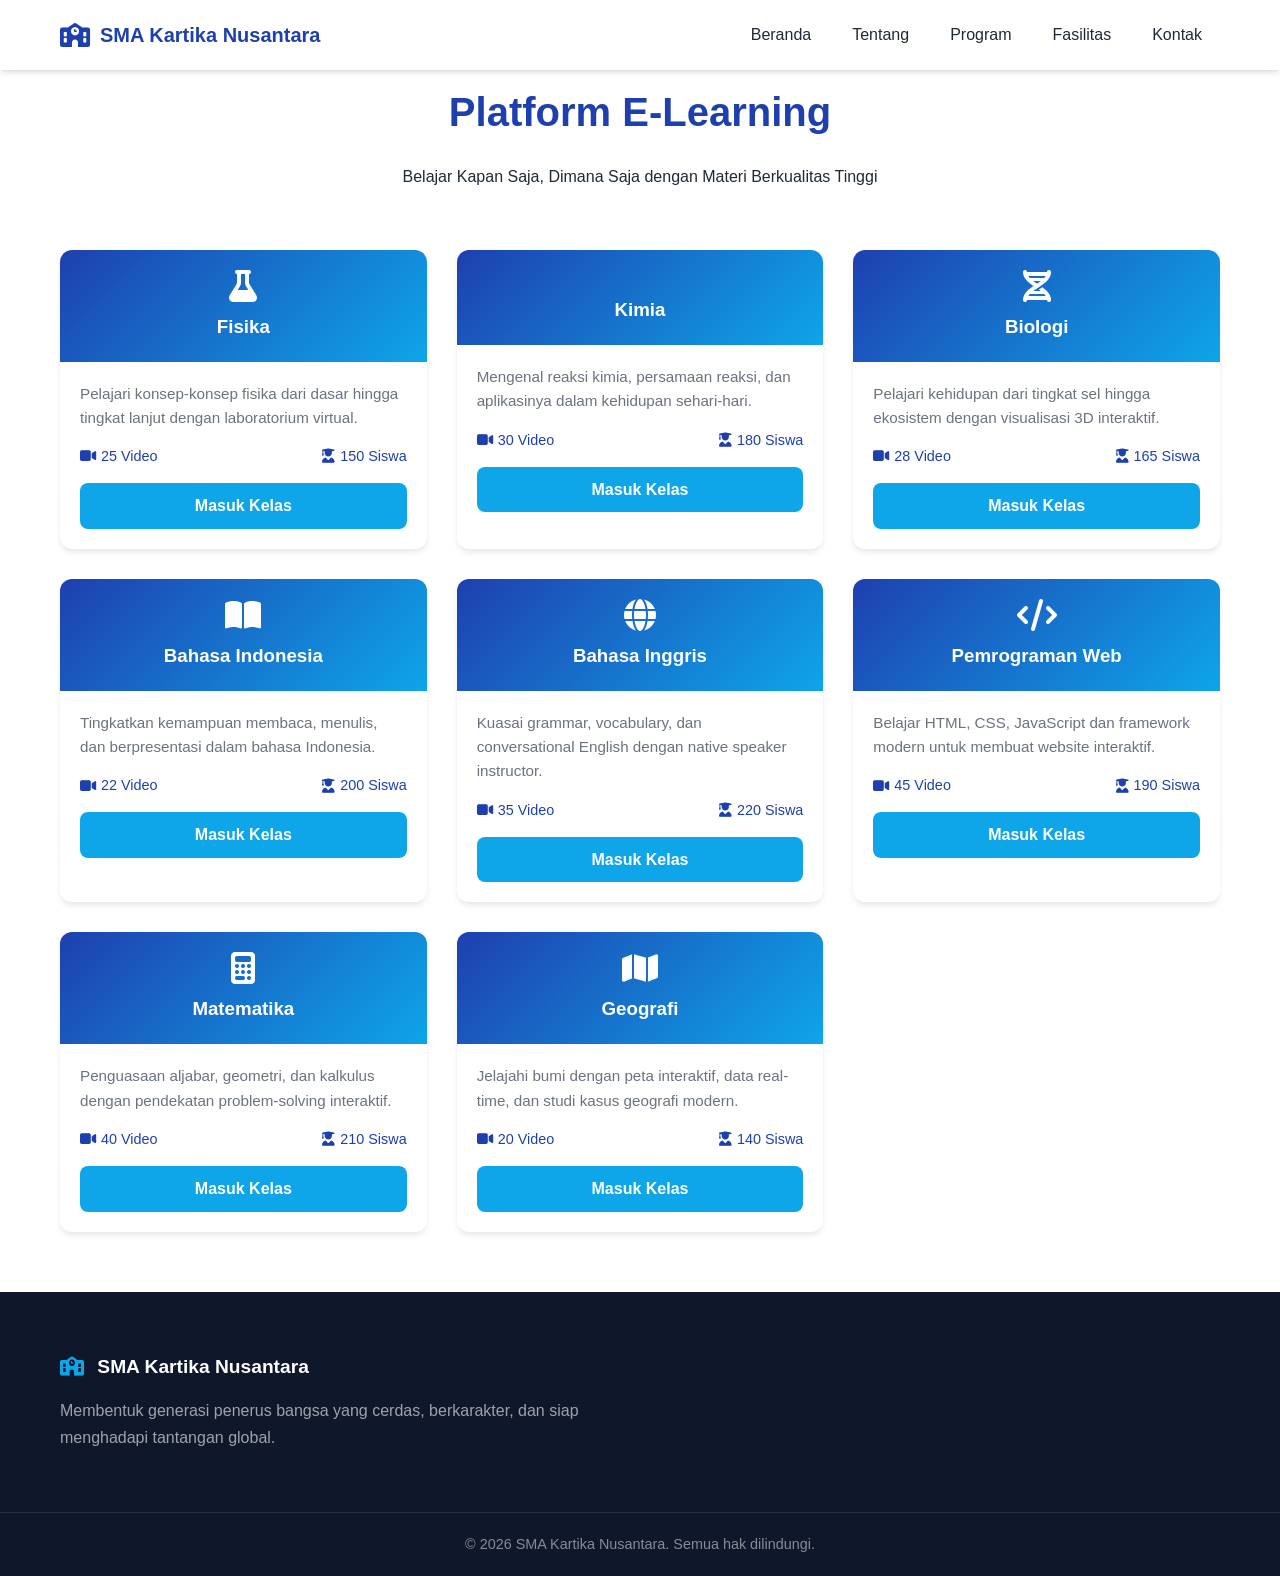
==== elearning.html @ cf22a2c6 "Add E-Learning platform page" ====
<!DOCTYPE html>
<html lang="id">
<head>
    <meta charset="UTF-8">
    <meta name="viewport" content="width=device-width, initial-scale=1.0">
    <meta name="description" content="Platform E-Learning SMA Kartika Nusantara">
    <meta name="keywords" content="e-learning, kelas online, pendidikan">
    <title>E-Learning - SMA Kartika Nusantara</title>
    <link rel="stylesheet" href="css/style.css">
    <link rel="stylesheet" href="https://cdnjs.cloudflare.com/ajax/libs/font-awesome/6.5.0/css/all.min.css">
    <style>
        .elearning-container {
            max-width: 1200px;
            margin: 80px auto 50px;
            padding: 0 20px;
        }
        .elearning-header {
            text-align: center;
            margin-bottom: 60px;
        }
        .elearning-header h1 {
            font-size: 2.5rem;
            color: #1e40af;
            margin-bottom: 20px;
        }
        .courses-grid {
            display: grid;
            grid-template-columns: repeat(auto-fill, minmax(280px, 1fr));
            gap: 30px;
            margin-bottom: 60px;
        }
        .course-card {
            background: white;
            border-radius: 12px;
            overflow: hidden;
            box-shadow: 0 4px 6px -1px rgba(0, 0, 0, 0.1);
            transition: 0.3s ease;
            cursor: pointer;
        }
        .course-card:hover {
            transform: translateY(-8px);
            box-shadow: 0 10px 15px -3px rgba(0, 0, 0, 0.1);
        }
        .course-header {
            padding: 20px;
            background: linear-gradient(135deg, #1e40af 0%, #0ea5e9 100%);
            color: white;
            text-align: center;
        }
        .course-header i {
            font-size: 2rem;
            margin-bottom: 10px;
        }
        .course-header h3 {
            margin: 0;
        }
        .course-body {
            padding: 20px;
        }
        .course-body p {
            color: #6b7280;
            font-size: 0.95rem;
            margin-bottom: 15px;
        }
        .course-meta {
            display: flex;
            justify-content: space-between;
            margin-bottom: 15px;
            font-size: 0.9rem;
        }
        .course-meta span {
            display: flex;
            align-items: center;
            gap: 5px;
            color: #1e40af;
        }
        .course-btn {
            display: block;
            text-align: center;
            background: #0ea5e9;
            color: white;
            padding: 10px;
            border-radius: 8px;
            text-decoration: none;
            font-weight: 600;
            transition: 0.3s ease;
        }
        .course-btn:hover {
            background: #0284c7;
        }
        @media (max-width: 768px) {
            .elearning-header h1 {
                font-size: 1.8rem;
            }
            .courses-grid {
                grid-template-columns: repeat(auto-fill, minmax(200px, 1fr));
            }
        }
    </style>
</head>
<body>
    <!-- Navbar -->
    <nav class="navbar" aria-label="Navigasi utama">
        <div class="container nav-container">
            <a href="/" class="nav-logo" title="Beranda SMA Kartika Nusantara">
                <i class="fas fa-school" aria-hidden="true"></i>
                <span>SMA Kartika Nusantara</span>
            </a>
            <button class="nav-toggle" id="navToggle" aria-label="Buka menu navigasi" aria-expanded="false" aria-controls="navMenu">
                <i class="fas fa-bars" aria-hidden="true"></i>
            </button>
            <ul class="nav-menu" id="navMenu">
                <li><a href="index.html#home" class="nav-link">Beranda</a></li>
                <li><a href="index.html#about" class="nav-link">Tentang</a></li>
                <li><a href="index.html#programs" class="nav-link">Program</a></li>
                <li><a href="index.html#facilities" class="nav-link">Fasilitas</a></li>
                <li><a href="index.html#contact" class="nav-link">Kontak</a></li>
            </ul>
        </div>
    </nav>

    <!-- Main Content -->
    <div class="elearning-container">
        <div class="elearning-header">
            <h1>Platform E-Learning</h1>
            <p>Belajar Kapan Saja, Dimana Saja dengan Materi Berkualitas Tinggi</p>
        </div>

        <div class="courses-grid">
            <div class="course-card">
                <div class="course-header">
                    <i class="fas fa-flask"></i>
                    <h3>Fisika</h3>
                </div>
                <div class="course-body">
                    <p>Pelajari konsep-konsep fisika dari dasar hingga tingkat lanjut dengan laboratorium virtual.</p>
                    <div class="course-meta">
                        <span><i class="fas fa-video"></i> 25 Video</span>
                        <span><i class="fas fa-user-graduate"></i> 150 Siswa</span>
                    </div>
                    <a href="#" class="course-btn">Masuk Kelas</a>
                </div>
            </div>

            <div class="course-card">
                <div class="course-header">
                    <i class="fas fa-beaker"></i>
                    <h3>Kimia</h3>
                </div>
                <div class="course-body">
                    <p>Mengenal reaksi kimia, persamaan reaksi, dan aplikasinya dalam kehidupan sehari-hari.</p>
                    <div class="course-meta">
                        <span><i class="fas fa-video"></i> 30 Video</span>
                        <span><i class="fas fa-user-graduate"></i> 180 Siswa</span>
                    </div>
                    <a href="#" class="course-btn">Masuk Kelas</a>
                </div>
            </div>

            <div class="course-card">
                <div class="course-header">
                    <i class="fas fa-dna"></i>
                    <h3>Biologi</h3>
                </div>
                <div class="course-body">
                    <p>Pelajari kehidupan dari tingkat sel hingga ekosistem dengan visualisasi 3D interaktif.</p>
                    <div class="course-meta">
                        <span><i class="fas fa-video"></i> 28 Video</span>
                        <span><i class="fas fa-user-graduate"></i> 165 Siswa</span>
                    </div>
                    <a href="#" class="course-btn">Masuk Kelas</a>
                </div>
            </div>

            <div class="course-card">
                <div class="course-header">
                    <i class="fas fa-book-open"></i>
                    <h3>Bahasa Indonesia</h3>
                </div>
                <div class="course-body">
                    <p>Tingkatkan kemampuan membaca, menulis, dan berpresentasi dalam bahasa Indonesia.</p>
                    <div class="course-meta">
                        <span><i class="fas fa-video"></i> 22 Video</span>
                        <span><i class="fas fa-user-graduate"></i> 200 Siswa</span>
                    </div>
                    <a href="#" class="course-btn">Masuk Kelas</a>
                </div>
            </div>

            <div class="course-card">
                <div class="course-header">
                    <i class="fas fa-globe"></i>
                    <h3>Bahasa Inggris</h3>
                </div>
                <div class="course-body">
                    <p>Kuasai grammar, vocabulary, dan conversational English dengan native speaker instructor.</p>
                    <div class="course-meta">
                        <span><i class="fas fa-video"></i> 35 Video</span>
                        <span><i class="fas fa-user-graduate"></i> 220 Siswa</span>
                    </div>
                    <a href="#" class="course-btn">Masuk Kelas</a>
                </div>
            </div>

            <div class="course-card">
                <div class="course-header">
                    <i class="fas fa-code"></i>
                    <h3>Pemrograman Web</h3>
                </div>
                <div class="course-body">
                    <p>Belajar HTML, CSS, JavaScript dan framework modern untuk membuat website interaktif.</p>
                    <div class="course-meta">
                        <span><i class="fas fa-video"></i> 45 Video</span>
                        <span><i class="fas fa-user-graduate"></i> 190 Siswa</span>
                    </div>
                    <a href="#" class="course-btn">Masuk Kelas</a>
                </div>
            </div>

            <div class="course-card">
                <div class="course-header">
                    <i class="fas fa-calculator"></i>
                    <h3>Matematika</h3>
                </div>
                <div class="course-body">
                    <p>Penguasaan aljabar, geometri, dan kalkulus dengan pendekatan problem-solving interaktif.</p>
                    <div class="course-meta">
                        <span><i class="fas fa-video"></i> 40 Video</span>
                        <span><i class="fas fa-user-graduate"></i> 210 Siswa</span>
                    </div>
                    <a href="#" class="course-btn">Masuk Kelas</a>
                </div>
            </div>

            <div class="course-card">
                <div class="course-header">
                    <i class="fas fa-map"></i>
                    <h3>Geografi</h3>
                </div>
                <div class="course-body">
                    <p>Jelajahi bumi dengan peta interaktif, data real-time, dan studi kasus geografi modern.</p>
                    <div class="course-meta">
                        <span><i class="fas fa-video"></i> 20 Video</span>
                        <span><i class="fas fa-user-graduate"></i> 140 Siswa</span>
                    </div>
                    <a href="#" class="course-btn">Masuk Kelas</a>
                </div>
            </div>
        </div>
    </div>

    <!-- Footer -->
    <footer class="footer" aria-label="Footer situs">
        <div class="container footer-grid">
            <div class="footer-brand">
                <h3><i class="fas fa-school" aria-hidden="true"></i> SMA Kartika Nusantara</h3>
                <p>Membentuk generasi penerus bangsa yang cerdas, berkarakter, dan siap menghadapi tantangan global.</p>
            </div>
        </div>
        <div class="footer-bottom">
            <p>&copy; 2026 SMA Kartika Nusantara. Semua hak dilindungi.</p>
        </div>
    </footer>

    <script src="js/script.js" defer></script>
</body>
</html>
---- css/style.css ----
* {
    margin: 0;
    padding: 0;
    box-sizing: border-box;
}

:root {
    --primary: #1e40af;
    --primary-dark: #1e3a8a;
    --secondary: #0ea5e9;
    --accent: #f59e0b;
    --text: #1f2937;
    --text-light: #6b7280;
    --bg: #ffffff;
    --bg-light: #f8fafc;
    --border: #e5e7eb;
    --shadow: 0 4px 6px -1px rgba(0, 0, 0, 0.1), 0 2px 4px -2px rgba(0, 0, 0, 0.1);
    --shadow-lg: 0 10px 15px -3px rgba(0, 0, 0, 0.1), 0 4px 6px -4px rgba(0, 0, 0, 0.1);
    --radius: 12px;
    --transition: 0.3s ease;
}

html {
    scroll-behavior: smooth;
}

body {
    font-family: -apple-system, BlinkMacSystemFont, "Segoe UI", Roboto, "Helvetica Neue", Arial, sans-serif;
    color: var(--text);
    line-height: 1.6;
}

.container {
    max-width: 1200px;
    margin: 0 auto;
    padding: 0 20px;
}

/* Navbar */
.navbar {
    position: fixed;
    top: 0;
    width: 100%;
    background: rgba(255, 255, 255, 0.95);
    backdrop-filter: blur(10px);
    z-index: 1000;
    box-shadow: var(--shadow);
    transition: var(--transition);
}

.navbar.scrolled {
    box-shadow: var(--shadow-lg);
}

.nav-container {
    display: flex;
    justify-content: space-between;
    align-items: center;
    height: 70px;
}

.nav-logo {
    display: flex;
    align-items: center;
    gap: 10px;
    font-size: 1.25rem;
    font-weight: 700;
    color: var(--primary);
    text-decoration: none;
}

.nav-logo i {
    font-size: 1.5rem;
}

.nav-menu {
    display: flex;
    list-style: none;
    gap: 5px;
}

.nav-link {
    text-decoration: none;
    color: var(--text);
    padding: 8px 18px;
    border-radius: 8px;
    font-weight: 500;
    transition: var(--transition);
}

.nav-link:hover,
.nav-link.active {
    background: var(--primary);
    color: white;
}

.nav-toggle {
    display: none;
    background: none;
    border: none;
    font-size: 1.5rem;
    color: var(--text);
    cursor: pointer;
    padding: 5px;
}

/* Hero */
.hero {
    position: relative;
    min-height: 100vh;
    display: flex;
    align-items: center;
    background: linear-gradient(135deg, var(--primary) 0%, var(--primary-dark) 50%, #0f172a 100%);
    overflow: hidden;
}

.hero::before {
    content: '';
    position: absolute;
    top: -50%;
    left: -50%;
    width: 200%;
    height: 200%;
    background: radial-gradient(circle at 30% 50%, rgba(14, 165, 233, 0.15) 0%, transparent 50%),
                radial-gradient(circle at 70% 50%, rgba(245, 158, 11, 0.1) 0%, transparent 50%);
    animation: heroFloat 20s ease-in-out infinite;
}

@keyframes heroFloat {
    0%, 100% { transform: translate(0, 0) rotate(0deg); }
    33% { transform: translate(30px, -30px) rotate(1deg); }
    66% { transform: translate(-20px, 20px) rotate(-1deg); }
}

.hero-overlay {
    position: absolute;
    inset: 0;
    background: url("data:image/svg+xml,%3Csvg viewBox='0 0 400 400' xmlns='http://www.w3.org/2000/svg'%3E%3Cfilter id='noiseFilter'%3E%3CfeTurbulence type='fractalNoise' baseFrequency='0.9' numOctaves='4' stitchTiles='stitch'/%3E%3C/filter%3E%3Crect width='100%25' height='100%25' filter='url(%23noiseFilter)' opacity='0.03'/%3E%3C/svg%3E");
    opacity: 0.5;
}

.hero-content {
    position: relative;
    text-align: center;
    z-index: 1;
}

.hero-content h1 {
    font-size: 3.5rem;
    color: white;
    margin-bottom: 20px;
    line-height: 1.2;
}

.hero-content .highlight {
    background: linear-gradient(135deg, var(--secondary), var(--accent));
    -webkit-background-clip: text;
    -webkit-text-fill-color: transparent;
    background-clip: text;
}

.hero-content p {
    font-size: 1.2rem;
    color: rgba(255, 255, 255, 0.8);
    margin-bottom: 35px;
    max-width: 600px;
    margin-left: auto;
    margin-right: auto;
}

.hero-buttons {
    display: flex;
    gap: 15px;
    justify-content: center;
    flex-wrap: wrap;
}

.btn {
    display: inline-block;
    padding: 14px 32px;
    border-radius: 50px;
    text-decoration: none;
    font-weight: 600;
    font-size: 1rem;
    transition: var(--transition);
    cursor: pointer;
    border: none;
}

.btn-primary {
    background: var(--secondary);
    color: white;
}

.btn-primary:hover {
    background: #0284c7;
    transform: translateY(-2px);
    box-shadow: 0 10px 25px rgba(14, 165, 233, 0.4);
}

.btn-secondary {
    background: transparent;
    color: white;
    border: 2px solid rgba(255, 255, 255, 0.3);
}

.btn-secondary:hover {
    background: rgba(255, 255, 255, 0.1);
    border-color: white;
    transform: translateY(-2px);
}

/* Section */
.section {
    padding: 100px 0;
}

.bg-light {
    background: var(--bg-light);
}

.section-header {
    text-align: center;
    margin-bottom: 60px;
}

.section-header h2 {
    font-size: 2.25rem;
    color: var(--text);
    margin-bottom: 15px;
}

.divider {
    width: 60px;
    height: 4px;
    background: linear-gradient(135deg, var(--primary), var(--secondary));
    border-radius: 2px;
    margin: 0 auto 15px;
}

.section-header p {
    color: var(--text-light);
    font-size: 1.1rem;
}

/* About */
.about-grid {
    display: grid;
    grid-template-columns: 1fr 1fr;
    gap: 50px;
    align-items: start;
}

.about-text h3 {
    color: var(--primary);
    margin-bottom: 10px;
    font-size: 1.3rem;
}

.about-text h3:not(:first-child) {
    margin-top: 25px;
}

.about-text p {
    color: var(--text-light);
    margin-bottom: 15px;
}

.mission-list {
    list-style: none;
    margin-top: 10px;
}

.mission-list li {
    padding: 10px 0 10px 30px;
    position: relative;
    color: var(--text-light);
}

.mission-list li::before {
    content: '✓';
    position: absolute;
    left: 0;
    color: var(--secondary);
    font-weight: bold;
}

.about-stats {
    display: grid;
    grid-template-columns: 1fr 1fr;
    gap: 20px;
}

.stat-card {
    background: white;
    padding: 30px 20px;
    text-align: center;
    border-radius: var(--radius);
    box-shadow: var(--shadow);
    transition: var(--transition);
}

.stat-card:hover {
    transform: translateY(-5px);
    box-shadow: var(--shadow-lg);
}

.stat-card i {
    font-size: 2rem;
    color: var(--primary);
    margin-bottom: 10px;
}

.stat-number {
    display: block;
    font-size: 2.25rem;
    font-weight: 800;
    color: var(--text);
}

.stat-label {
    color: var(--text-light);
    font-size: 0.9rem;
}

/* Programs */
.programs-grid {
    display: grid;
    grid-template-columns: repeat(auto-fit, minmax(250px, 1fr));
    gap: 30px;
}

.program-card {
    background: white;
    padding: 35px 25px;
    border-radius: var(--radius);
    text-align: center;
    box-shadow: var(--shadow);
    transition: var(--transition);
    border-bottom: 4px solid transparent;
}

.program-card:hover {
    transform: translateY(-8px);
    box-shadow: var(--shadow-lg);
    border-bottom-color: var(--primary);
}

.program-icon {
    width: 70px;
    height: 70px;
    background: linear-gradient(135deg, var(--primary), var(--secondary));
    border-radius: 50%;
    display: flex;
    align-items: center;
    justify-content: center;
    margin: 0 auto 20px;
}

.program-icon i {
    font-size: 1.75rem;
    color: white;
}

.program-card h3 {
    margin-bottom: 10px;
    color: var(--text);
}

.program-card p {
    color: var(--text-light);
    font-size: 0.95rem;
}

/* Facilities */
.facilities-grid {
    display: grid;
    grid-template-columns: repeat(auto-fit, minmax(280px, 1fr));
    gap: 30px;
}

.facility-card {
    border-radius: var(--radius);
    overflow: hidden;
    box-shadow: var(--shadow);
    transition: var(--transition);
    background: white;
}

.facility-card:hover {
    transform: translateY(-5px);
    box-shadow: var(--shadow-lg);
}

.facility-card img {
    width: 100%;
    height: 220px;
    object-fit: cover;
    display: block;
}

.facility-info {
    padding: 20px;
}

.facility-info h3 {
    margin-bottom: 8px;
    color: var(--text);
}

.facility-info p {
    color: var(--text-light);
    font-size: 0.95rem;
}

/* Testimonials */
.testimonials-grid {
    display: grid;
    grid-template-columns: repeat(auto-fit, minmax(300px, 1fr));
    gap: 30px;
}

.testimonial-card {
    background: white;
    padding: 30px;
    border-radius: var(--radius);
    box-shadow: var(--shadow);
    position: relative;
}

.testimonial-card::before {
    content: '\201C';
    position: absolute;
    top: 15px;
    left: 20px;
    font-size: 4rem;
    color: var(--primary);
    opacity: 0.15;
    font-family: Georgia, serif;
    line-height: 1;
}

.testimonial-text {
    font-style: italic;
    color: var(--text-light);
    margin-bottom: 20px;
    line-height: 1.7;
}

.testimonial-author {
    display: flex;
    align-items: center;
    gap: 12px;
}

.testimonial-avatar {
    width: 45px;
    height: 45px;
    border-radius: 50%;
    background: linear-gradient(135deg, var(--primary), var(--secondary));
    display: flex;
    align-items: center;
    justify-content: center;
    color: white;
    font-weight: 600;
    font-size: 1rem;
}

.testimonial-name {
    font-weight: 600;
    color: var(--text);
}

.testimonial-role {
    font-size: 0.85rem;
    color: var(--text-light);
}

/* Contact */
.contact-grid {
    display: grid;
    grid-template-columns: 1fr 1fr;
    gap: 50px;
}

.contact-item {
    display: flex;
    gap: 15px;
    margin-bottom: 30px;
}

.contact-item i {
    font-size: 1.3rem;
    color: var(--primary);
    margin-top: 5px;
    width: 40px;
    height: 40px;
    background: var(--bg-light);
    border-radius: 10px;
    display: flex;
    align-items: center;
    justify-content: center;
    flex-shrink: 0;
}

.contact-item h4 {
    margin-bottom: 5px;
    color: var(--text);
}

.contact-item p {
    color: var(--text-light);
}

.contact-form .form-group {
    margin-bottom: 20px;
}

.contact-form input,
.contact-form textarea {
    width: 100%;
    padding: 14px 18px;
    border: 2px solid var(--border);
    border-radius: 10px;
    font-size: 1rem;
    font-family: inherit;
    transition: var(--transition);
    background: var(--bg);
}

.contact-form input:focus,
.contact-form textarea:focus {
    outline: none;
    border-color: var(--primary);
    box-shadow: 0 0 0 3px rgba(30, 64, 175, 0.1);
}

.btn-submit {
    width: 100%;
    font-size: 1.05rem;
}

/* Footer */
.footer {
    background: #0f172a;
    color: white;
    padding: 60px 0 0;
}

.footer-grid {
    display: grid;
    grid-template-columns: 2fr 1fr 1fr;
    gap: 50px;
    padding-bottom: 40px;
}

.footer-brand h3 {
    margin-bottom: 15px;
    font-size: 1.2rem;
}

.footer-brand h3 i {
    margin-right: 8px;
    color: var(--secondary);
}

.footer-brand p {
    color: rgba(255, 255, 255, 0.6);
    line-height: 1.7;
    margin-bottom: 20px;
}

.footer-social {
    display: flex;
    gap: 12px;
}

.footer-social a {
    width: 40px;
    height: 40px;
    background: rgba(255, 255, 255, 0.1);
    border-radius: 50%;
    display: flex;
    align-items: center;
    justify-content: center;
    color: white;
    text-decoration: none;
    transition: var(--transition);
}

.footer-social a:hover {
    background: var(--secondary);
    transform: translateY(-3px);
}

.footer-links h4 {
    margin-bottom: 20px;
    font-size: 1.1rem;
}

.footer-links ul {
    list-style: none;
}

.footer-links li {
    margin-bottom: 12px;
}

.footer-links a {
    color: rgba(255, 255, 255, 0.6);
    text-decoration: none;
    transition: var(--transition);
}

.footer-links a:hover {
    color: var(--secondary);
    padding-left: 5px;
}

.footer-bottom {
    border-top: 1px solid rgba(255, 255, 255, 0.1);
    padding: 20px 0;
    text-align: center;
    color: rgba(255, 255, 255, 0.5);
    font-size: 0.9rem;
}

/* Animations */
.fade-in {
    opacity: 0;
    transform: translateY(30px);
    transition: opacity 0.6s ease, transform 0.6s ease;
}

.fade-in.visible {
    opacity: 1;
    transform: translateY(0);
}

/* Responsive */
@media (max-width: 968px) {
    .about-grid,
    .contact-grid {
        grid-template-columns: 1fr;
    }

    .footer-grid {
        grid-template-columns: 1fr 1fr;
    }

    .hero-content h1 {
        font-size: 2.5rem;
    }
}

@media (max-width: 768px) {
    .nav-toggle {
        display: block;
    }

    .nav-menu {
        position: fixed;
        left: -100%;
        top: 70px;
        flex-direction: column;
        background: white;
        width: 100%;
        padding: 20px;
        box-shadow: var(--shadow-lg);
        transition: var(--transition);
        gap: 5px;
    }

    .nav-menu.active {
        left: 0;
    }

    .hero-content h1 {
        font-size: 2rem;
    }

    .hero-content p {
        font-size: 1rem;
    }

    .about-stats {
        grid-template-columns: 1fr 1fr;
    }

    .footer-grid {
        grid-template-columns: 1fr;
        gap: 30px;
    }

    .section {
        padding: 70px 0;
    }

    .section-header h2 {
        font-size: 1.75rem;
    }
}

@media (max-width: 480px) {
    .hero-content h1 {
        font-size: 1.65rem;
    }

    .hero-buttons {
        flex-direction: column;
        align-items: center;
    }

    .btn {
        width: 100%;
        max-width: 280px;
        text-align: center;
    }

    .about-stats {
        grid-template-columns: 1fr 1fr;
        gap: 12px;
    }

    .stat-card {
        padding: 20px 10px;
    }

    .stat-number {
        font-size: 1.75rem;
    }

    .programs-grid,
    .facilities-grid {
        grid-template-columns: 1fr;
    }
}
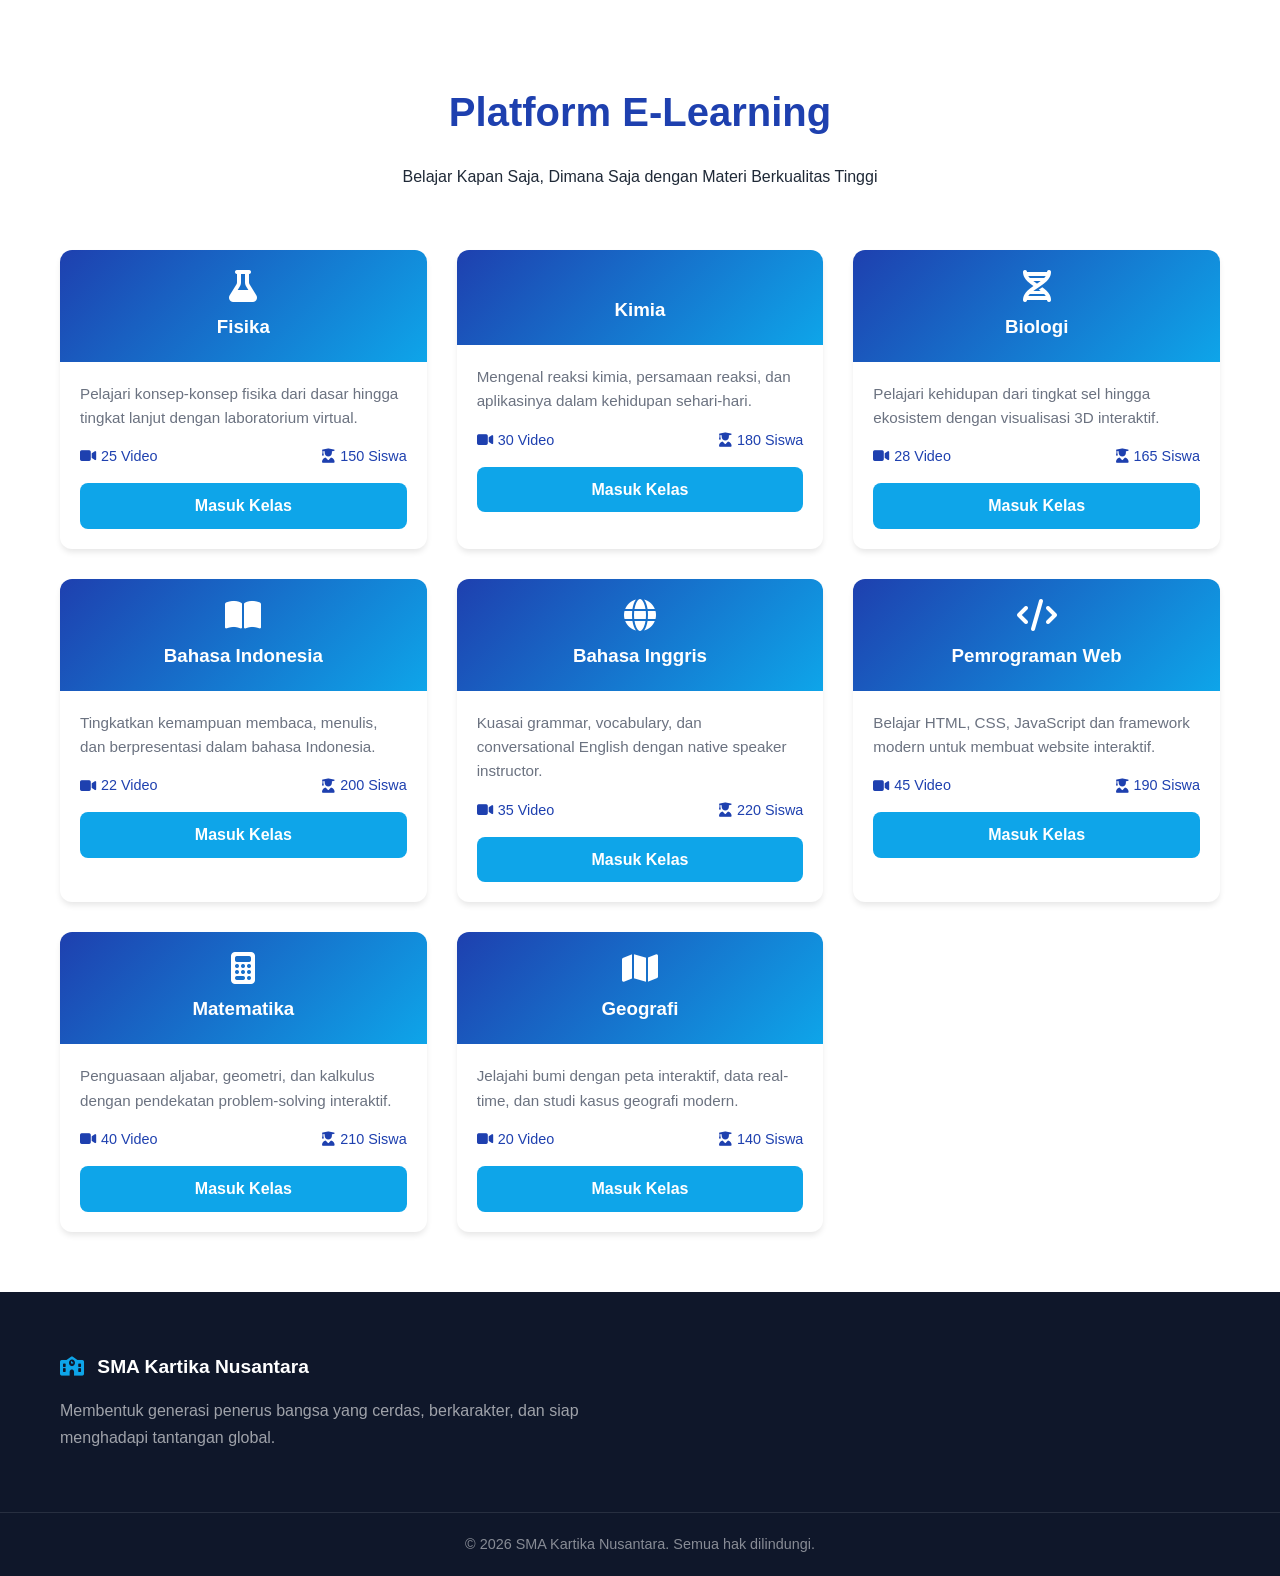
==== commit 6e69d91f: "Update elearning.html" ====
--- a/elearning.html
+++ b/elearning.html
@@ -99,25 +99,7 @@
     </style>
 </head>
 <body>
-    <!-- Navbar -->
-    <nav class="navbar" aria-label="Navigasi utama">
-        <div class="container nav-container">
-            <a href="/" class="nav-logo" title="Beranda SMA Kartika Nusantara">
-                <i class="fas fa-school" aria-hidden="true"></i>
-                <span>SMA Kartika Nusantara</span>
-            </a>
-            <button class="nav-toggle" id="navToggle" aria-label="Buka menu navigasi" aria-expanded="false" aria-controls="navMenu">
-                <i class="fas fa-bars" aria-hidden="true"></i>
-            </button>
-            <ul class="nav-menu" id="navMenu">
-                <li><a href="index.html#home" class="nav-link">Beranda</a></li>
-                <li><a href="index.html#about" class="nav-link">Tentang</a></li>
-                <li><a href="index.html#programs" class="nav-link">Program</a></li>
-                <li><a href="index.html#facilities" class="nav-link">Fasilitas</a></li>
-                <li><a href="index.html#contact" class="nav-link">Kontak</a></li>
-            </ul>
-        </div>
-    </nav>
+    <div id="navbar-placeholder"></div>
 
     <!-- Main Content -->
     <div class="elearning-container">
--- a/css/style.css
+++ b/css/style.css
@@ -135,7 +135,7 @@
 .hero-overlay {
     position: absolute;
     inset: 0;
-    background: url("data:image/svg+xml,%3Csvg viewBox='0 0 400 400' xmlns='http://www.w3.org/2000/svg'%3E%3Cfilter id='noiseFilter'%3E%3CfeTurbulence type='fractalNoise' baseFrequency='0.9' numOctaves='4' stitchTiles='stitch'/%3E%3C/filter%3E%3Crect width='100%25' height='100%25' filter='url(%23noiseFilter)' opacity='0.03'/%3E%3C/svg%3E");
+    background: linear-gradient(135deg, rgba(0,0,0,0.3) 0%, transparent 50%, rgba(0,0,0,0.1) 100%);
     opacity: 0.5;
 }
 
@@ -411,6 +411,57 @@
 .facility-info p {
     color: var(--text-light);
     font-size: 0.95rem;
+}
+
+/* Quick Links */
+.quick-links-grid {
+    display: grid;
+    grid-template-columns: repeat(auto-fit, minmax(200px, 1fr));
+    gap: 25px;
+}
+
+.quick-link-card {
+    background: white;
+    padding: 30px 25px;
+    border-radius: var(--radius);
+    text-align: center;
+    box-shadow: var(--shadow);
+    transition: var(--transition);
+    text-decoration: none;
+    color: inherit;
+    display: flex;
+    flex-direction: column;
+    align-items: center;
+    gap: 15px;
+}
+
+.quick-link-card:hover {
+    transform: translateY(-8px);
+    box-shadow: var(--shadow-lg);
+    color: var(--primary);
+}
+
+.quick-link-card i {
+    font-size: 2.5rem;
+    color: var(--primary);
+    transition: var(--transition);
+}
+
+.quick-link-card:hover i {
+    color: var(--secondary);
+    transform: scale(1.1);
+}
+
+.quick-link-card h3 {
+    margin: 0;
+    color: var(--text);
+    font-size: 1.1rem;
+}
+
+.quick-link-card p {
+    color: var(--text-light);
+    font-size: 0.9rem;
+    margin: 0;
 }
 
 /* Testimonials */
@@ -699,6 +750,19 @@
     .section-header h2 {
         font-size: 1.75rem;
     }
+
+    .quick-links-grid {
+        grid-template-columns: repeat(auto-fit, minmax(150px, 1fr));
+        gap: 15px;
+    }
+
+    .quick-link-card {
+        padding: 20px 15px;
+    }
+
+    .quick-link-card i {
+        font-size: 2rem;
+    }
 }
 
 @media (max-width: 480px) {
@@ -731,7 +795,16 @@
     }
 
     .programs-grid,
-    .facilities-grid {
+    .facilities-grid,
+    .quick-links-grid {
         grid-template-columns: 1fr;
     }
-}
+
+    .quick-link-card {
+        padding: 20px 15px;
+    }
+
+    .quick-link-card i {
+        font-size: 1.75rem;
+    }
+}
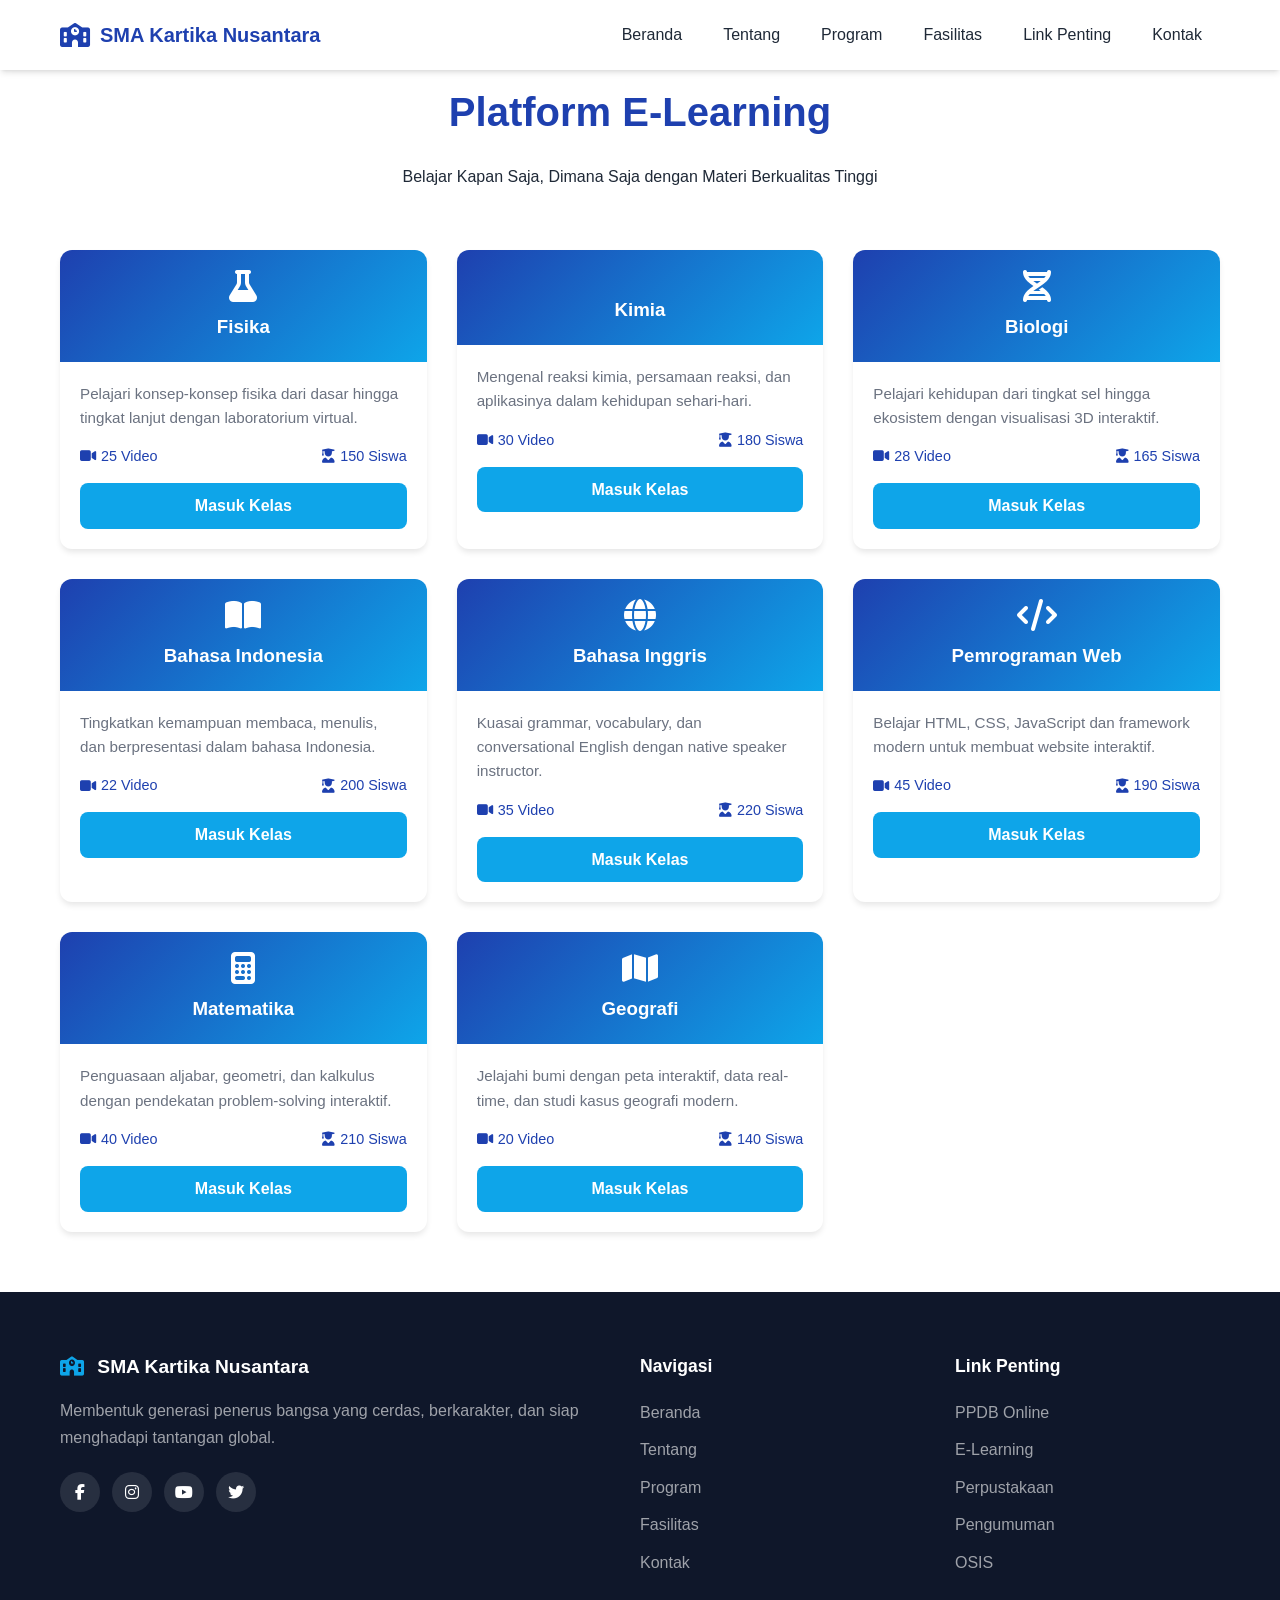
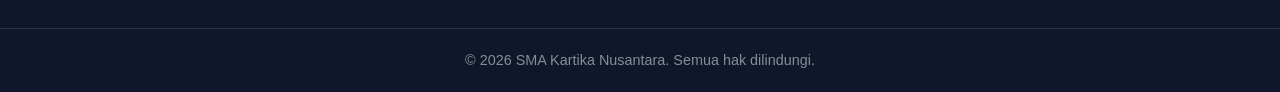
==== commit 11784bbd: "Update elearning.html" ====
--- a/elearning.html
+++ b/elearning.html
@@ -231,19 +231,9 @@
         </div>
     </div>
 
-    <!-- Footer -->
-    <footer class="footer" aria-label="Footer situs">
-        <div class="container footer-grid">
-            <div class="footer-brand">
-                <h3><i class="fas fa-school" aria-hidden="true"></i> SMA Kartika Nusantara</h3>
-                <p>Membentuk generasi penerus bangsa yang cerdas, berkarakter, dan siap menghadapi tantangan global.</p>
-            </div>
-        </div>
-        <div class="footer-bottom">
-            <p>&copy; 2026 SMA Kartika Nusantara. Semua hak dilindungi.</p>
-        </div>
-    </footer>
-
+    <div id="footer-placeholder"></div>
+
+    <script src="js/components.js" defer></script>
     <script src="js/script.js" defer></script>
 </body>
 </html>
